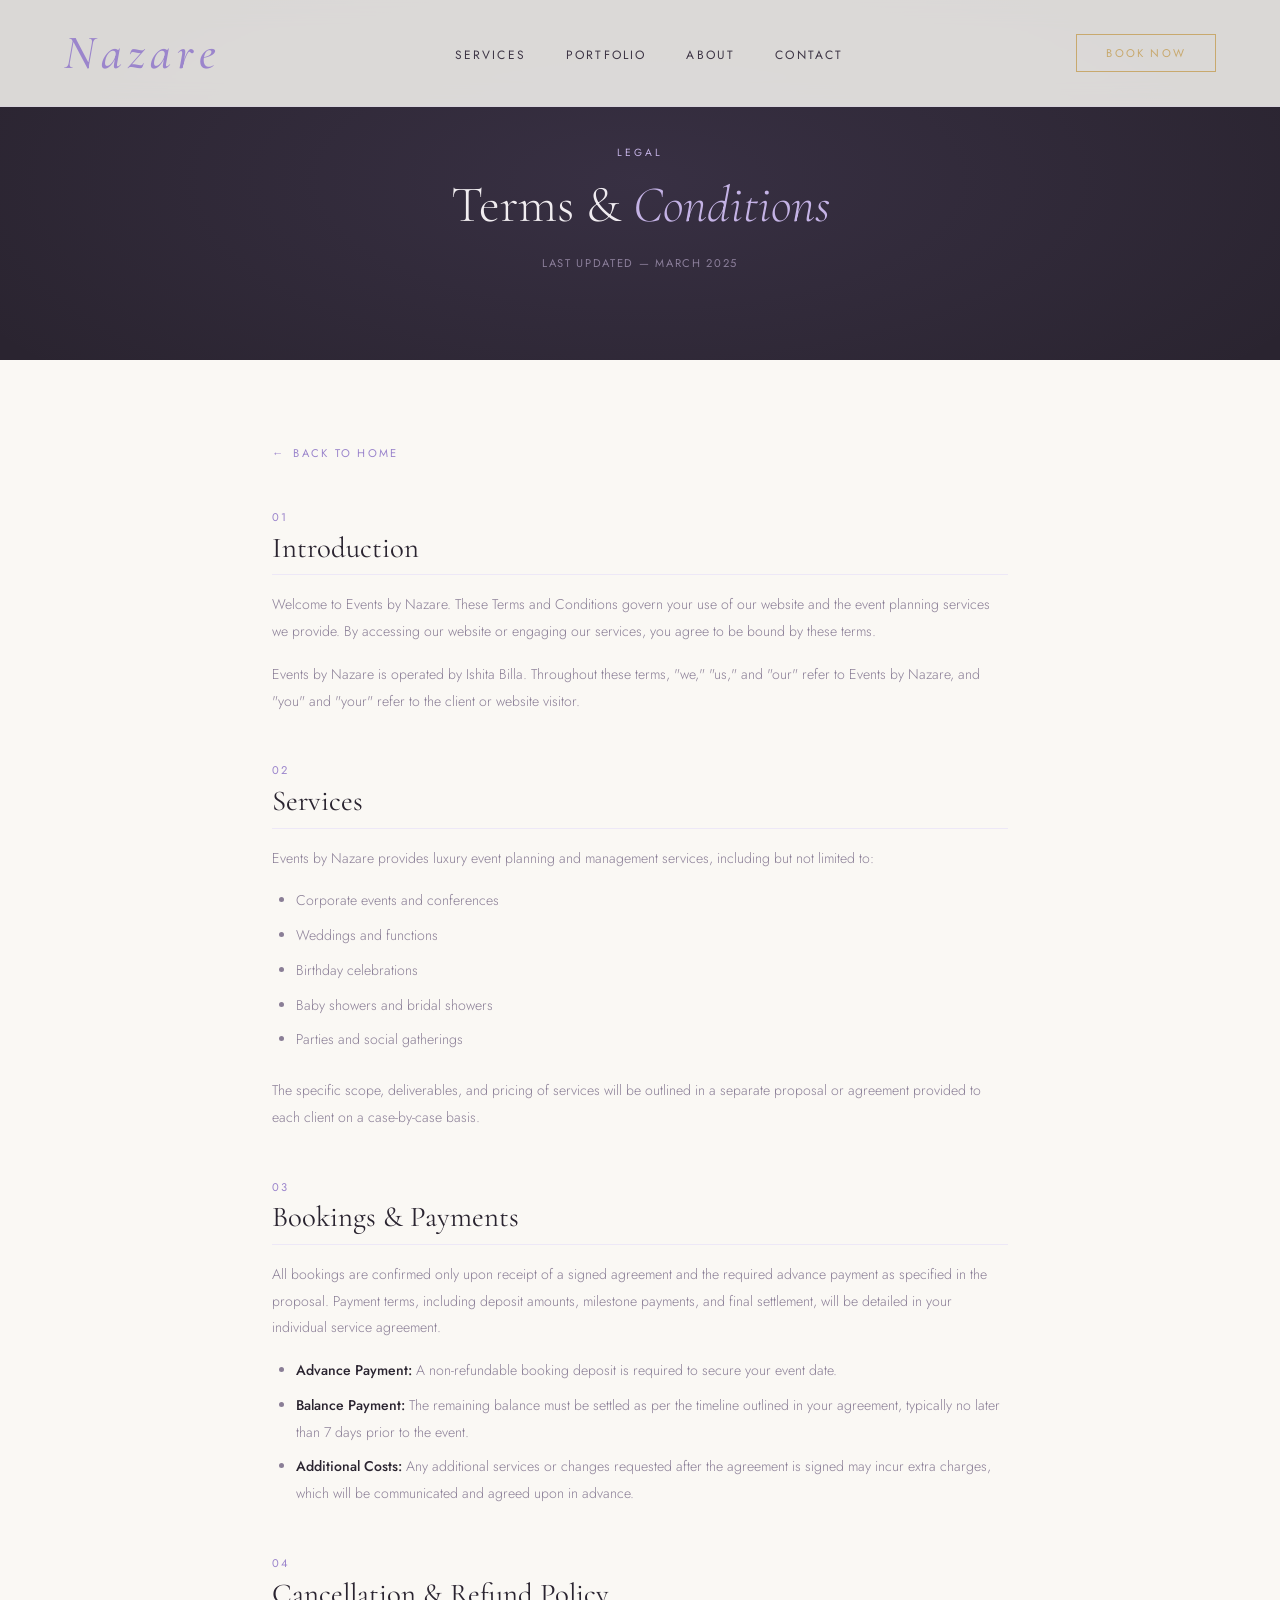
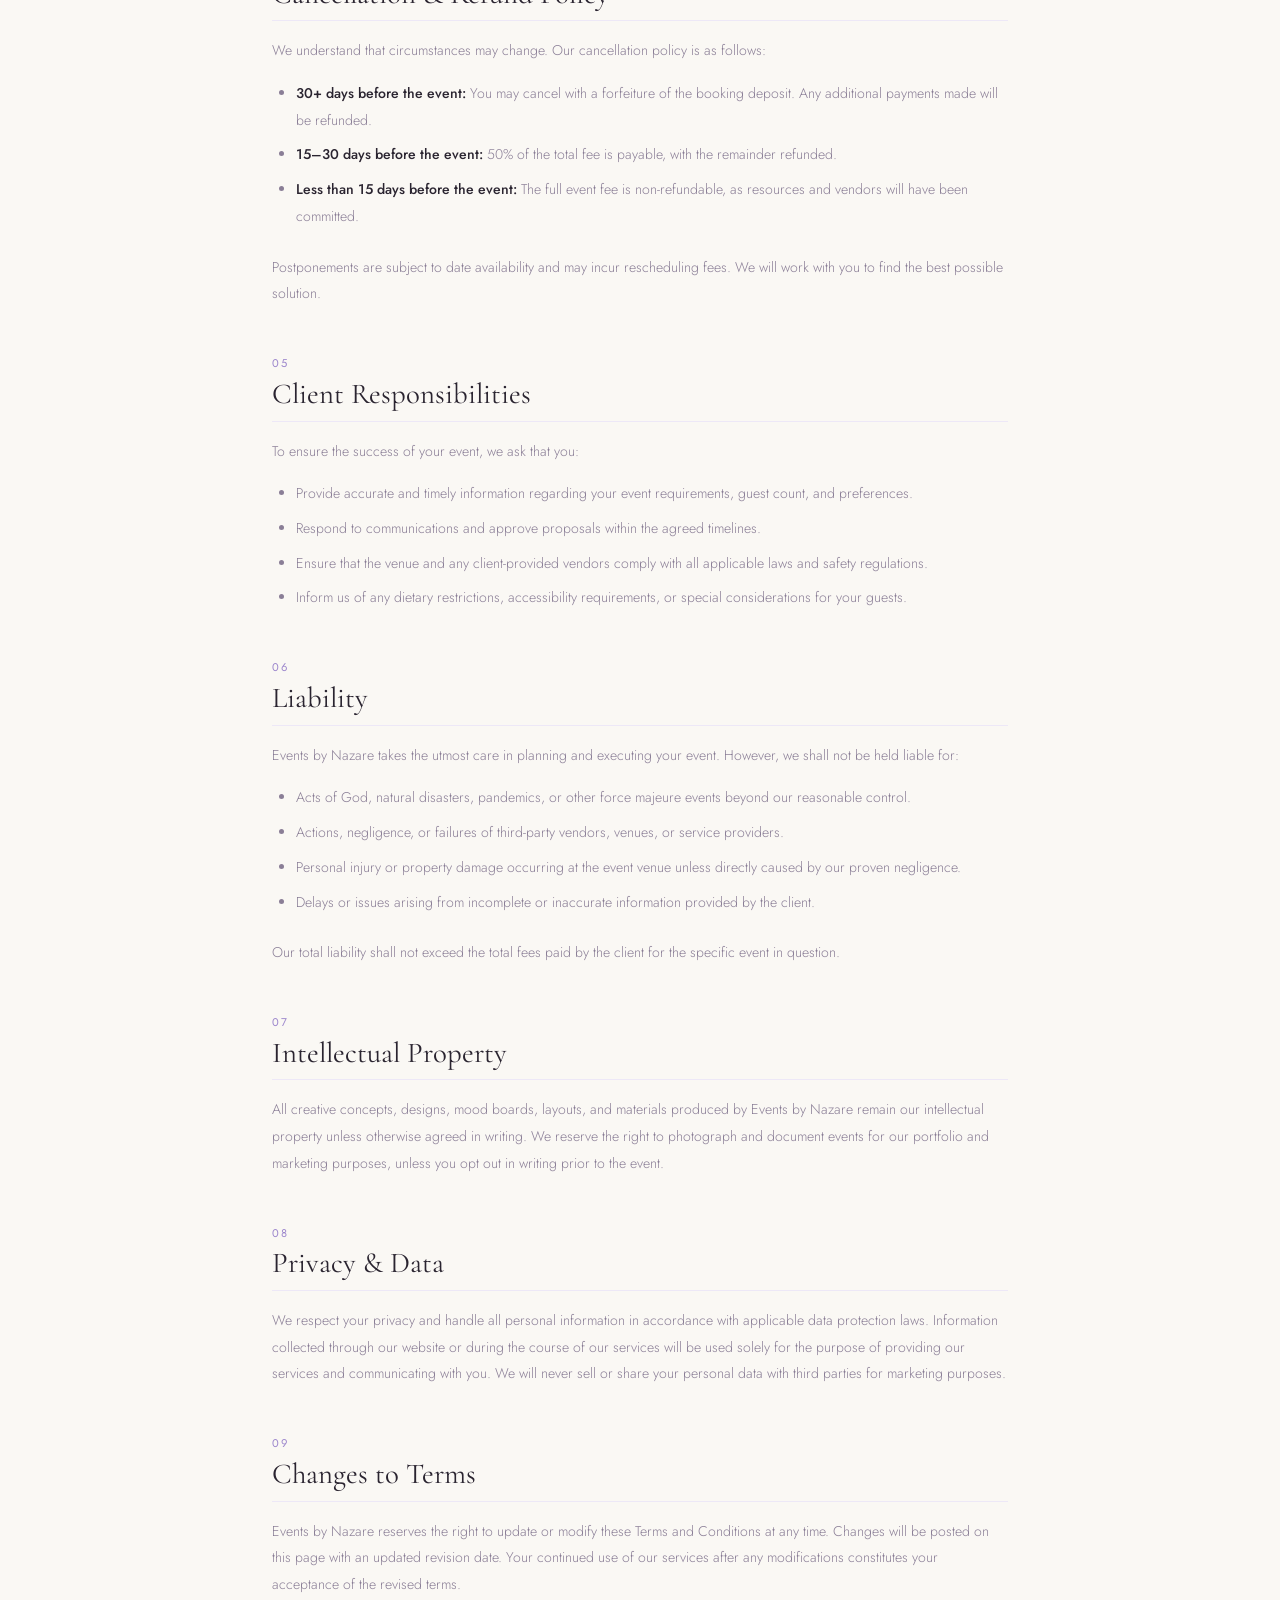
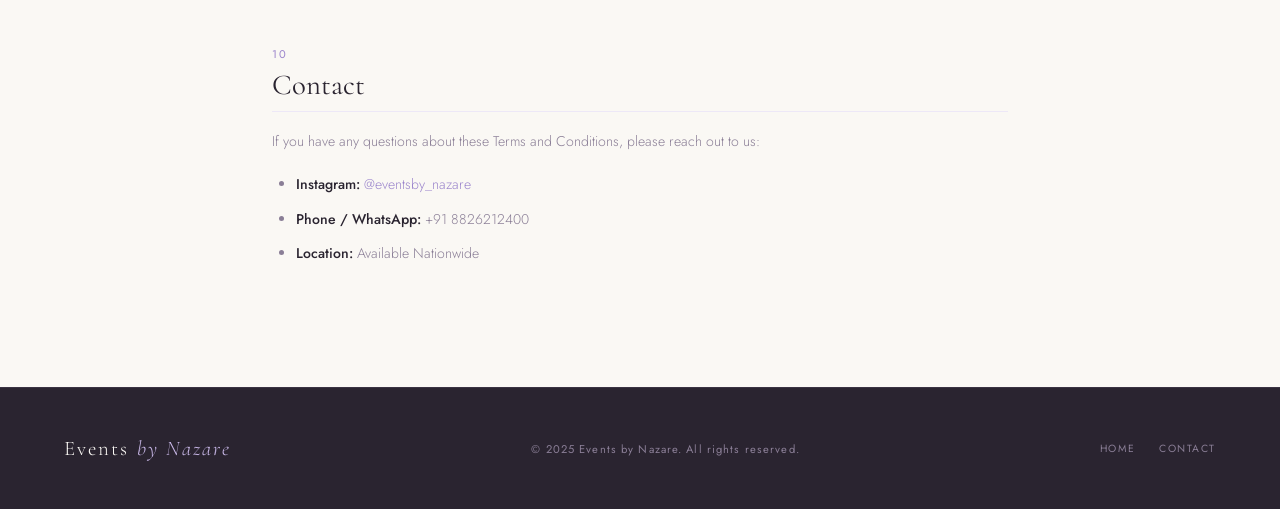
==== terms.html @ 73f327d2 "T&C" ====
<!DOCTYPE html>
<html lang="en">
<head>
  <meta charset="UTF-8" />
  <meta name="viewport" content="width=device-width, initial-scale=1.0"/>
  <title>Terms & Conditions — Events by Nazare</title>
  <meta name="description" content="Terms and Conditions for Events by Nazare — luxury event planning services."/>
  <link href="https://fonts.googleapis.com/css2?family=Cormorant+Garamond:ital,wght@0,300;0,400;0,600;1,300;1,400&family=Jost:wght@200;300;400;500&display=swap" rel="stylesheet"/>
  <link rel="stylesheet" href="style.css"/>
  <style>
    /* ── Terms page specific styles ── */
    .terms-hero {
      min-height: 40vh;
      display: flex;
      flex-direction: column;
      align-items: center;
      justify-content: center;
      text-align: center;
      padding-top: 120px;
      padding-bottom: 4rem;
      background: var(--charcoal);
      position: relative;
      overflow: hidden;
    }
    .terms-hero::before {
      content: '';
      position: absolute;
      top: -50%;
      left: -20%;
      width: 140%;
      height: 200%;
      background: radial-gradient(ellipse at center, rgba(155,133,204,0.12) 0%, transparent 60%);
      pointer-events: none;
    }
    .terms-hero .section-label { color: var(--lavender); }
    .terms-hero h1 {
      font-family: 'Cormorant Garamond', serif;
      font-size: clamp(2.5rem, 4vw, 4rem);
      font-weight: 300;
      color: var(--cream);
      line-height: 1.15;
    }
    .terms-hero h1 em { color: var(--lavender); font-style: italic; }
    .terms-hero .terms-updated {
      font-size: 0.7rem;
      letter-spacing: 0.15em;
      text-transform: uppercase;
      color: var(--text-muted);
      margin-top: 1.2rem;
    }

    .terms-content {
      max-width: 800px;
      margin: 0 auto;
      padding: 5rem 2rem 6rem;
    }
    .terms-content h2 {
      font-family: 'Cormorant Garamond', serif;
      font-size: 1.8rem;
      font-weight: 400;
      color: var(--charcoal);
      margin-top: 3rem;
      margin-bottom: 1rem;
      padding-bottom: 0.6rem;
      border-bottom: 1px solid var(--lavender-light);
    }
    .terms-content h2:first-of-type { margin-top: 0; }
    .terms-content h2 span {
      color: var(--lavender-deep);
      font-size: 0.7rem;
      letter-spacing: 0.15em;
      text-transform: uppercase;
      display: block;
      font-family: 'Jost', sans-serif;
      margin-bottom: 0.3rem;
    }
    .terms-content p,
    .terms-content li {
      font-size: 0.88rem;
      line-height: 1.9;
      color: var(--text-muted);
      font-weight: 300;
    }
    .terms-content p { margin-bottom: 1rem; }
    .terms-content ul,
    .terms-content ol {
      margin: 0.8rem 0 1.5rem 1.5rem;
    }
    .terms-content li { margin-bottom: 0.5rem; }
    .terms-content strong { color: var(--charcoal); font-weight: 500; }

    .terms-back {
      display: inline-flex;
      align-items: center;
      gap: 0.5rem;
      font-size: 0.7rem;
      letter-spacing: 0.2em;
      text-transform: uppercase;
      color: var(--lavender-deep);
      text-decoration: none;
      margin-bottom: 3rem;
      transition: color 0.3s;
    }
    .terms-back:hover { color: var(--charcoal); }
    .terms-back::before { content: '←'; }

    @media (max-width: 768px) {
      .terms-content { padding: 3rem 1.5rem 4rem; }
      .terms-hero { padding-top: 100px; min-height: 30vh; }
    }
  </style>
</head>
<body>

<!-- ══════════════════════════════════════
     NAV
══════════════════════════════════════ -->
<nav>
  <a class="nav-logo" href="index.html"><span>Nazare</span></a>
  <ul class="nav-links">
    <li><a href="index.html#services">Services</a></li>
    <li><a href="index.html#portfolio">Portfolio</a></li>
    <li><a href="index.html#about">About</a></li>
    <li><a href="index.html#contact">Contact</a></li>
  </ul>
  <button class="nav-cta" onclick="window.location.href='index.html#contact'">Book Now</button>
  <button id="burger-btn" aria-label="Toggle menu">&#9776;</button>
</nav>

<!-- ══════════════════════════════════════
     HERO
══════════════════════════════════════ -->
<section class="terms-hero">
  <span class="section-label">Legal</span>
  <h1>Terms & <em>Conditions</em></h1>
  <div class="terms-updated">Last Updated — March 2025</div>
</section>

<!-- ══════════════════════════════════════
     CONTENT
══════════════════════════════════════ -->
<div class="terms-content">
  <a href="index.html" class="terms-back">Back to Home</a>

  <h2><span>01</span>Introduction</h2>
  <p>Welcome to Events by Nazare. These Terms and Conditions govern your use of our website and the event planning services we provide. By accessing our website or engaging our services, you agree to be bound by these terms.</p>
  <p>Events by Nazare is operated by Ishita Billa. Throughout these terms, "we," "us," and "our" refer to Events by Nazare, and "you" and "your" refer to the client or website visitor.</p>

  <h2><span>02</span>Services</h2>
  <p>Events by Nazare provides luxury event planning and management services, including but not limited to:</p>
  <ul>
    <li>Corporate events and conferences</li>
    <li>Weddings and functions</li>
    <li>Birthday celebrations</li>
    <li>Baby showers and bridal showers</li>
    <li>Parties and social gatherings</li>
  </ul>
  <p>The specific scope, deliverables, and pricing of services will be outlined in a separate proposal or agreement provided to each client on a case-by-case basis.</p>

  <h2><span>03</span>Bookings & Payments</h2>
  <p>All bookings are confirmed only upon receipt of a signed agreement and the required advance payment as specified in the proposal. Payment terms, including deposit amounts, milestone payments, and final settlement, will be detailed in your individual service agreement.</p>
  <ul>
    <li><strong>Advance Payment:</strong> A non-refundable booking deposit is required to secure your event date.</li>
    <li><strong>Balance Payment:</strong> The remaining balance must be settled as per the timeline outlined in your agreement, typically no later than 7 days prior to the event.</li>
    <li><strong>Additional Costs:</strong> Any additional services or changes requested after the agreement is signed may incur extra charges, which will be communicated and agreed upon in advance.</li>
  </ul>

  <h2><span>04</span>Cancellation & Refund Policy</h2>
  <p>We understand that circumstances may change. Our cancellation policy is as follows:</p>
  <ul>
    <li><strong>30+ days before the event:</strong> You may cancel with a forfeiture of the booking deposit. Any additional payments made will be refunded.</li>
    <li><strong>15–30 days before the event:</strong> 50% of the total fee is payable, with the remainder refunded.</li>
    <li><strong>Less than 15 days before the event:</strong> The full event fee is non-refundable, as resources and vendors will have been committed.</li>
  </ul>
  <p>Postponements are subject to date availability and may incur rescheduling fees. We will work with you to find the best possible solution.</p>

  <h2><span>05</span>Client Responsibilities</h2>
  <p>To ensure the success of your event, we ask that you:</p>
  <ul>
    <li>Provide accurate and timely information regarding your event requirements, guest count, and preferences.</li>
    <li>Respond to communications and approve proposals within the agreed timelines.</li>
    <li>Ensure that the venue and any client-provided vendors comply with all applicable laws and safety regulations.</li>
    <li>Inform us of any dietary restrictions, accessibility requirements, or special considerations for your guests.</li>
  </ul>

  <h2><span>06</span>Liability</h2>
  <p>Events by Nazare takes the utmost care in planning and executing your event. However, we shall not be held liable for:</p>
  <ul>
    <li>Acts of God, natural disasters, pandemics, or other force majeure events beyond our reasonable control.</li>
    <li>Actions, negligence, or failures of third-party vendors, venues, or service providers.</li>
    <li>Personal injury or property damage occurring at the event venue unless directly caused by our proven negligence.</li>
    <li>Delays or issues arising from incomplete or inaccurate information provided by the client.</li>
  </ul>
  <p>Our total liability shall not exceed the total fees paid by the client for the specific event in question.</p>

  <h2><span>07</span>Intellectual Property</h2>
  <p>All creative concepts, designs, mood boards, layouts, and materials produced by Events by Nazare remain our intellectual property unless otherwise agreed in writing. We reserve the right to photograph and document events for our portfolio and marketing purposes, unless you opt out in writing prior to the event.</p>

  <h2><span>08</span>Privacy & Data</h2>
  <p>We respect your privacy and handle all personal information in accordance with applicable data protection laws. Information collected through our website or during the course of our services will be used solely for the purpose of providing our services and communicating with you. We will never sell or share your personal data with third parties for marketing purposes.</p>

  <h2><span>09</span>Changes to Terms</h2>
  <p>Events by Nazare reserves the right to update or modify these Terms and Conditions at any time. Changes will be posted on this page with an updated revision date. Your continued use of our services after any modifications constitutes your acceptance of the revised terms.</p>

  <h2><span>10</span>Contact</h2>
  <p>If you have any questions about these Terms and Conditions, please reach out to us:</p>
  <ul>
    <li><strong>Instagram:</strong> <a href="https://www.instagram.com/eventsby_nazare" style="color:var(--lavender-deep);text-decoration:none;">@eventsby_nazare</a></li>
    <li><strong>Phone / WhatsApp:</strong> +91 8826212400</li>
    <li><strong>Location:</strong> Available Nationwide</li>
  </ul>
</div>

<!-- ══════════════════════════════════════
     FOOTER
══════════════════════════════════════ -->
<footer>
  <div class="footer-logo">Events <span>by Nazare</span></div>
  <div class="footer-copy">© 2025 Events by Nazare. All rights reserved.</div>
  <div class="footer-social">
    <a href="index.html">Home</a>
    <a href="index.html#contact">Contact</a>
  </div>
</footer>

<script>
  /* ── Sticky nav shadow ── */
  const nav = document.querySelector('nav');
  window.addEventListener('scroll', () => {
    nav.style.boxShadow = window.scrollY > 30
      ? '0 4px 30px rgba(42,36,48,0.10)'
      : 'none';
  });

  /* ── Mobile hamburger ── */
  const navLinks = document.querySelector('.nav-links');
  const burger = document.getElementById('burger-btn');
  burger.addEventListener('click', () => {
    navLinks.classList.toggle('open');
    burger.innerHTML = navLinks.classList.contains('open') ? '&#10005;' : '&#9776;';
  });
  navLinks.querySelectorAll('a').forEach(a => {
    a.addEventListener('click', () => {
      navLinks.classList.remove('open');
      burger.innerHTML = '&#9776;';
    });
  });
</script>
</body>
</html>
---- style.css ----
:root {
  --lavender: #C9B8E8;
  --lavender-light: #EDE8F7;
  --lavender-deep: #9B85CC;
  --lavender-mist: #F5F2FC;
  --gold: #C8A96E;
  --gold-light: #E8D5A8;
  --cream: #FAF8F4;
  --charcoal: #2A2430;
  --charcoal-soft: #3D3545;
  --text-muted: #8A7E96;
}

*, *::before, *::after { margin: 0; padding: 0; box-sizing: border-box; }

html { scroll-behavior: smooth; }

body {
  font-family: 'Jost', sans-serif;
  background: var(--cream);
  color: var(--charcoal);
  overflow-x: hidden;
}

/* ── NAV ── */
nav {
  position: fixed; top: 0; left: 0; right: 0; z-index: 100;
  display: flex; align-items: center; justify-content: space-between;
  padding: 1.5rem 4rem;
  background: rgba(250,248,244,0.85);
  backdrop-filter: blur(12px);
  border-bottom: 1px solid rgba(201,184,232,0.2);
  transition: all 0.4s ease;
}
.nav-logo {
  font-family: 'Cormorant Garamond', serif;
  font-size: 3rem;
  font-weight: 500;
  letter-spacing: 0.12em;
  color: var(--charcoal);
  text-decoration: none;
}
.nav-logo span { color: var(--lavender-deep); font-style: italic; }
.nav-links { display: flex; gap: 2.5rem; list-style: none; }
.nav-links a {
  font-size: 0.75rem; letter-spacing: 0.18em; text-transform: uppercase;
  color: var(--charcoal-soft); text-decoration: none; font-weight: 400;
  transition: color 0.3s;
}
.nav-links a:hover { color: var(--lavender-deep); }
.nav-cta {
  font-size: 0.7rem; letter-spacing: 0.2em; text-transform: uppercase;
  padding: 0.65rem 1.8rem; border: 1px solid var(--gold);
  color: var(--gold); background: transparent; cursor: pointer;
  transition: all 0.3s; font-family: 'Jost', sans-serif; font-weight: 400;
}
.nav-cta:hover { background: var(--gold); color: var(--cream); }

/* ── HERO ── */
#home {
  min-height: 100vh;
  display: grid; grid-template-columns: 1fr 1fr;
  padding-top: 80px;
  position: relative; overflow: hidden;
}
.hero-left {
  display: flex; flex-direction: column; justify-content: center;
  padding: 6rem 3rem 6rem 4rem;
  position: relative; z-index: 2;
}
.hero-eyebrow {
  font-size: 1rem; letter-spacing: 0.3em; text-transform: uppercase;
  color: var(--gold); margin-bottom: 1.5rem; font-weight: 450;
}
.hero-title {
  font-family: 'Cormorant Garamond', serif;
  font-size: clamp(3.5rem, 5vw, 5.5rem);
  font-weight: 300; line-height: 1.08;
  color: var(--charcoal); margin-bottom: 2rem;
}
.hero-title em { color: var(--lavender-deep); font-style: italic; }
.hero-sub {
  font-size: 0.9rem; line-height: 1.8; color: var(--text-muted);
  max-width: 38ch; margin-bottom: 3rem; font-weight: 300;
}
.hero-actions { display: flex; gap: 1.5rem; align-items: center; }
.btn-primary {
  font-size: 0.7rem; letter-spacing: 0.2em; text-transform: uppercase;
  padding: 1rem 2.5rem; background: var(--charcoal); color: var(--cream);
  border: none; cursor: pointer; font-family: 'Jost', sans-serif;
  transition: all 0.3s;
}
.btn-primary:hover { background: var(--lavender-deep); }
.btn-ghost {
  font-size: 0.7rem; letter-spacing: 0.2em; text-transform: uppercase;
  color: var(--text-muted); background: none; border: none; cursor: pointer;
  font-family: 'Jost', sans-serif; transition: color 0.3s;
  display: flex; align-items: center; gap: 0.5rem;
}
.btn-ghost:hover { color: var(--charcoal); }
.btn-ghost::after { content: '→'; }

.hero-right { position: relative; overflow: hidden; }
.hero-image-stack {
  position: absolute; inset:13.5% 0;
  background: linear-gradient(135deg, var(--lavender-light) 0%, var(--lavender) 60%, var(--lavender-deep) 100%);
  display: flex;
  align-items: center;
  justify-content: center;
  overflow: hidden;
}

.hero-image-stack img {
  width: 100%;
  height: 100%;
  object-fit: contain;
  object-position: center;
}
.hero-image-stack::before {
  content: '';
  position: absolute; inset: 0;
  background: url(":image/svg+xml,%3Csvg width='60' height='60' viewBox='0 0 60 60' xmlns='http://www.w3.org/2000/svg'%3E%3Cg fill='none' fill-rule='evenodd'%3E%3Cg fill='%23ffffff' fill-opacity='0.08'%3E%3Cpath d='M36 34v-4h-2v4h-4v2h4v4h2v-4h4v-2h-4zm0-30V0h-2v4h-4v2h4v4h2V6h4V4h-4zM6 34v-4H4v4H0v2h4v4h2v-4h4v-2H6zM6 4V0H4v4H0v2h4v4h2V6h4V4H6z'/%3E%3C/g%3E%3C/g%3E%3C/svg%3E");
}
.hero-overlay-card {
  position: absolute; bottom: 3rem; left: -2rem;
  background: var(--cream); padding: 1.8rem 2.2rem;
  box-shadow: 0 20px 60px rgba(42,36,48,0.15);
  min-width: 220px;
}
.hero-card-num {
  font-family: 'Cormorant Garamond', serif; font-size: 2.8rem;
  font-weight: 300; color: var(--lavender-deep); line-height: 1;
}
.hero-card-label {
  font-size: 0.65rem; letter-spacing: 0.2em; text-transform: uppercase;
  color: var(--text-muted); margin-top: 0.3rem;
}
.hero-deco {
  position: absolute; top: 3rem; right: 3rem;
  width: 120px; height: 120px;
  border: 1px solid rgba(255,255,255,0.3); border-radius: 50%;
  display: flex; align-items: center; justify-content: center;
}
.hero-deco::after { content: '✦'; font-size: 2rem; color: rgba(255,255,255,0.5); }

/* ── SECTION COMMON ── */
section { padding: 7rem 4rem; }
.section-label {
  font-size: 0.65rem; letter-spacing: 0.3em; text-transform: uppercase;
  color: var(--gold); margin-bottom: 1rem; display: block;
}
.section-title {
  font-family: 'Cormorant Garamond', serif;
  font-size: clamp(2.2rem, 3.5vw, 3.5rem);
  font-weight: 300; line-height: 1.15; color: var(--charcoal);
}
.section-title em { color: var(--lavender-deep); font-style: italic; }

/* ── SERVICES ── */
#services { background: var(--charcoal); color: var(--cream); }
#services .section-label { color: var(--lavender); }
#services .section-title { color: var(--cream); }
.services-header {
  display: flex; justify-content: space-between; align-items: flex-end;
  margin-bottom: 4rem;
}
.services-grid {
  display: grid; grid-template-columns: repeat(5, 1fr); gap: 1px;
  background: rgba(201,184,232,0.15);
}
.service-card {
  background: var(--charcoal-soft);
  padding: 2.5rem 2rem;
  transition: background 0.4s, transform 0.3s;
  cursor: default;
  position: relative; overflow: hidden;
}
.service-card:hover { background: var(--lavender-deep); transform: translateY(-4px); }
.service-icon { font-size: 1.8rem; margin-bottom: 1.5rem; display: block; }
.service-name {
  font-family: 'Cormorant Garamond', serif;
  font-size: 1.3rem; font-weight: 400; color: var(--cream);
  margin-bottom: 0.8rem; line-height: 1.2;
}
.service-desc {
  font-size: 0.78rem; line-height: 1.7;
  color: rgba(250,248,244,0.55); font-weight: 300;
}

/* ── PORTFOLIO ── */
#portfolio { background: var(--lavender-mist); }
.portfolio-header {
  display: flex; justify-content: space-between; align-items: flex-end;
  margin-bottom: 3rem;
}
.filter-tabs { display: flex; gap: 0.5rem; flex-wrap: wrap; }
.filter-tab {
  font-size: 0.65rem; letter-spacing: 0.15em; text-transform: uppercase;
  padding: 0.5rem 1.2rem; border: 1px solid var(--lavender);
  background: transparent; cursor: pointer; color: var(--text-muted);
  font-family: 'Jost', sans-serif; transition: all 0.25s;
}
.filter-tab.active,
.filter-tab:hover {
  background: var(--lavender-deep);
  border-color: var(--lavender-deep);
  color: white;
}
.portfolio-grid {
  display: grid;
  grid-template-columns: repeat(3, 1fr);
  gap: 1.5rem;
}
.portfolio-item {
  position: relative; overflow: hidden; cursor: pointer;
  aspect-ratio: 4/3;
}
.portfolio-item:first-child { grid-column: span 2; aspect-ratio: 16/9; }
.portfolio-bg { width: 100%; height: 100%; transition: transform 0.6s ease; }
.portfolio-item:hover .portfolio-bg { transform: scale(1.05); }
.portfolio-overlay {
  position: absolute; inset: 0;
  background: linear-gradient(to top, rgba(42,36,48,0.85) 0%, transparent 50%);
  display: flex; flex-direction: column; justify-content: flex-end;
  padding: 2rem;
  opacity: 0; transition: opacity 0.4s;
}
.portfolio-item:hover .portfolio-overlay { opacity: 1; }
.portfolio-tag {
  font-size: 0.6rem; letter-spacing: 0.2em; text-transform: uppercase;
  color: var(--lavender); margin-bottom: 0.4rem;
}
.portfolio-name {
  font-family: 'Cormorant Garamond', serif;
  font-size: 1.4rem; font-weight: 300; color: white;
}

/* Portfolio card colors */
.p1 { background: linear-gradient(135deg, #b8a0d8, #9b85cc); }
.p2 { background: linear-gradient(135deg, #d4c5e8, #c9b8e8); }
.p3 { background: linear-gradient(135deg, #e8c8a0, #c8a96e); }
.p4 { background: linear-gradient(135deg, #a0c4d8, #7aacc0); }
.p5 { background: linear-gradient(135deg, #d8a0b8, #c07090); }
.p6 { background: linear-gradient(135deg, #b8d8a0, #90c07a); }

/* ── ABOUT ── */
#about {
  display: grid; grid-template-columns: 1fr 1fr; gap: 6rem;
  align-items: center;
}
.about-visual { position: relative; height: 560px; }
.about-img-main {
  position: absolute; top: 0; left: 0; right: 4rem; bottom: 4rem;
  background: linear-gradient(160deg, var(--lavender) 0%, var(--lavender-deep) 100%);
}
.about-img-accent {
  position: absolute; bottom: 0; right: 0; width: 55%; height: 55%;
  background: var(--gold-light);
  border: 8px solid var(--cream);
}
.about-badge {
  position: absolute; top: 2rem; right: 2rem;
  width: 100px; height: 100px; border-radius: 50%;
  background: var(--charcoal);
  display: flex; flex-direction: column; align-items: center; justify-content: center;
  color: var(--cream);
}
.about-badge-num {
  font-family: 'Cormorant Garamond', serif; font-size: 1.8rem; line-height: 1;
}
.about-badge-text { font-size: 0.45rem; letter-spacing: 0.15em; text-transform: uppercase; }
.about-content { padding-right: 2rem; }
.about-content p {
  font-size: 0.9rem; line-height: 1.9; color: var(--text-muted);
  font-weight: 300; margin-bottom: 1.5rem;
}
.about-stats { display: grid; grid-template-columns: 1fr 1fr; gap: 2rem; margin: 2.5rem 0; }
.stat-num {
  font-family: 'Cormorant Garamond', serif; font-size: 2.5rem;
  font-weight: 300; color: var(--lavender-deep);
}
.stat-label { font-size: 0.7rem; letter-spacing: 0.15em; text-transform: uppercase; color: var(--text-muted); }

/* ── TESTIMONIALS ── */
#testimonials { background: var(--charcoal); }
#testimonials .section-title { color: var(--cream); }
#testimonials .section-label { color: var(--lavender); }
.testi-grid { display: grid; grid-template-columns: repeat(3, 1fr); gap: 2rem; margin-top: 3.5rem; }
.testi-card {
  background: var(--charcoal-soft);
  padding: 2.5rem;
  border-top: 2px solid var(--lavender-deep);
  transition: transform 0.3s;
}
.testi-card:hover { transform: translateY(-6px); }
.testi-quote {
  font-family: 'Cormorant Garamond', serif; font-size: 1.05rem;
  line-height: 1.7; color: rgba(250,248,244,0.85); font-style: italic;
  margin-bottom: 1.5rem; font-weight: 300;
}
.testi-author { display: flex; align-items: center; gap: 1rem; }
.testi-avatar {
  width: 40px; height: 40px; border-radius: 50%;
  background: var(--lavender-deep); flex-shrink: 0;
  display: flex; align-items: center; justify-content: center;
  font-family: 'Cormorant Garamond', serif; color: white; font-size: 1rem;
}
.testi-name { font-size: 0.8rem; color: var(--cream); font-weight: 400; }
.testi-event { font-size: 0.65rem; color: var(--lavender); letter-spacing: 0.1em; text-transform: uppercase; }
.stars { color: var(--gold); font-size: 0.75rem; margin-bottom: 1rem; }

/* ── CONTACT ── */
#contact { display: grid; grid-template-columns: 1fr 1fr; gap: 6rem; }
.contact-info { padding-right: 2rem; }
.contact-info p {
  font-size: 0.9rem; line-height: 1.9; color: var(--text-muted);
  font-weight: 300; margin: 1.5rem 0 2.5rem;
}
.contact-detail { display: flex; flex-direction: column; gap: 1.2rem; }
.contact-item { display: flex; gap: 1rem; align-items: flex-start; }
.contact-icon { font-size: 1rem; margin-top: 0.1rem; }
.contact-item-label {
  font-size: 0.6rem; letter-spacing: 0.2em; text-transform: uppercase;
  color: var(--gold); margin-bottom: 0.2rem;
}
.contact-item-val { font-size: 0.85rem; color: var(--charcoal); }
.contact-form { display: flex; flex-direction: column; gap: 1.2rem; }
.form-row { display: grid; grid-template-columns: 1fr 1fr; gap: 1rem; }
.form-group { display: flex; flex-direction: column; gap: 0.4rem; }
.form-label {
  font-size: 0.6rem; letter-spacing: 0.2em; text-transform: uppercase;
  color: var(--text-muted);
}
.form-input, .form-select, .form-textarea {
  font-family: 'Jost', sans-serif; font-size: 0.85rem; font-weight: 300;
  padding: 0.9rem 1.1rem;
  border: 1px solid var(--lavender); background: var(--lavender-mist);
  color: var(--charcoal); outline: none; transition: border 0.3s;
  width: 100%;
}
.form-input:focus, .form-select:focus, .form-textarea:focus {
  border-color: var(--lavender-deep);
}
.form-textarea { resize: vertical; min-height: 120px; }
.btn-submit {
  font-size: 0.7rem; letter-spacing: 0.2em; text-transform: uppercase;
  padding: 1.1rem; background: var(--lavender-deep); color: white;
  border: none; cursor: pointer; font-family: 'Jost', sans-serif;
  transition: background 0.3s; margin-top: 0.5rem;
}
.btn-submit:hover { background: var(--charcoal); }

/* ── FOOTER ── */
footer {
  background: var(--charcoal); color: var(--cream);
  padding: 3rem 4rem;
  display: flex; justify-content: space-between; align-items: center;
  border-top: 1px solid rgba(201,184,232,0.1);
}
.footer-logo {
  font-family: 'Cormorant Garamond', serif; font-size: 1.3rem;
  font-weight: 300; letter-spacing: 0.1em;
}
.footer-logo span { color: var(--lavender); font-style: italic; }
.footer-copy { font-size: 0.7rem; color: var(--text-muted); letter-spacing: 0.1em; }
.footer-social { display: flex; gap: 1.5rem; }
.footer-social a {
  font-size: 0.65rem; letter-spacing: 0.15em; text-transform: uppercase;
  color: var(--text-muted); text-decoration: none; transition: color 0.3s;
}
.footer-social a:hover { color: var(--lavender); }

/* ── ANIMATIONS ── */
@keyframes fadeUp {
  from { opacity: 0; transform: translateY(30px); }
  to   { opacity: 1; transform: translateY(0); }
}
.fade-up { animation: fadeUp 0.9s ease forwards; }
.fade-up-delay-1 { animation-delay: 0.15s; opacity: 0; animation-fill-mode: forwards; }
.fade-up-delay-2 { animation-delay: 0.30s; opacity: 0; animation-fill-mode: forwards; }
.fade-up-delay-3 { animation-delay: 0.45s; opacity: 0; animation-fill-mode: forwards; }

/* revealed by JS IntersectionObserver */
.revealed { opacity: 1 !important; transform: translateY(0) !important; }

/* ── MOBILE HAMBURGER (injected by JS) ── */
#burger-btn {
  display: none;
  background: none; border: none; font-size: 1.5rem;
  color: var(--charcoal); cursor: pointer; padding: 0.2rem 0.5rem;
}

/* ── RESPONSIVE ── */
@media (max-width: 768px) {
  nav { padding: 1.2rem 1.5rem; }
  #burger-btn { display: block; 
  transition-property: all;}
  .nav-links {
    display: none;
    flex-direction: column; gap: 1.2rem;
    position: absolute; top: 100%; left: 0; right: 0;
    background: rgba(250,248,244,0.97); backdrop-filter: blur(12px);
    padding: 1.5rem 2rem;
    border-bottom: 1px solid rgba(201,184,232,0.2);
  }
  .nav-links.open { display: flex; }
  .nav-cta { display: none; }

  #home { grid-template-columns: 1fr; }
  .hero-right { display: none; }
  .hero-left { padding: 5rem 1.5rem 3rem; }

  .services-grid { grid-template-columns: 1fr 1fr; }

  .portfolio-grid { grid-template-columns: 1fr; }
  .portfolio-item:first-child { grid-column: span 1; aspect-ratio: 4/3; }

  #about { grid-template-columns: 1fr; gap: 3rem; padding: 4rem 1.5rem; }
  .about-visual { height: 300px; }

  .testi-grid { grid-template-columns: 1fr; }

  #contact { grid-template-columns: 1fr; padding: 4rem 1.5rem; }
  .form-row { grid-template-columns: 1fr; }

  section { padding: 4rem 1.5rem; }
  footer { flex-direction: column; gap: 1rem; text-align: center; padding: 2rem 1.5rem; }
}

.ishita {
  font-weight: 700;
}
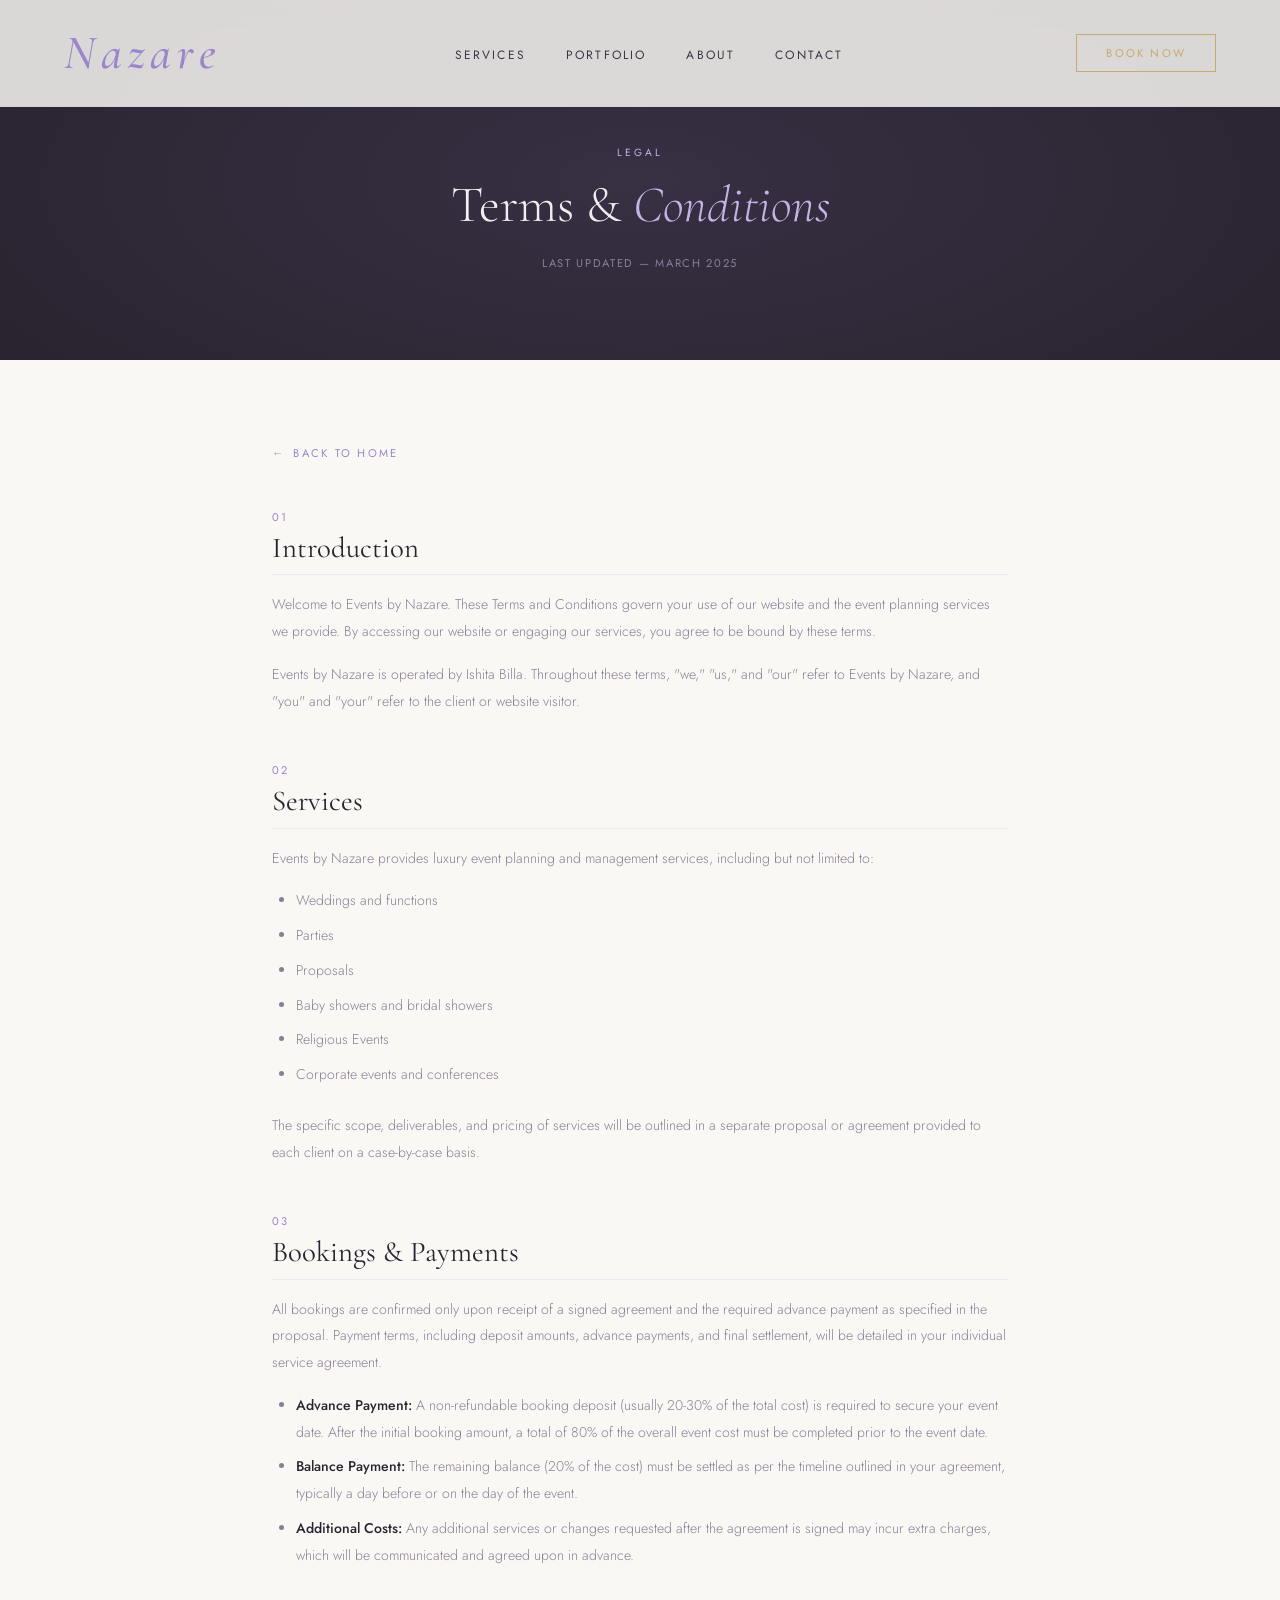
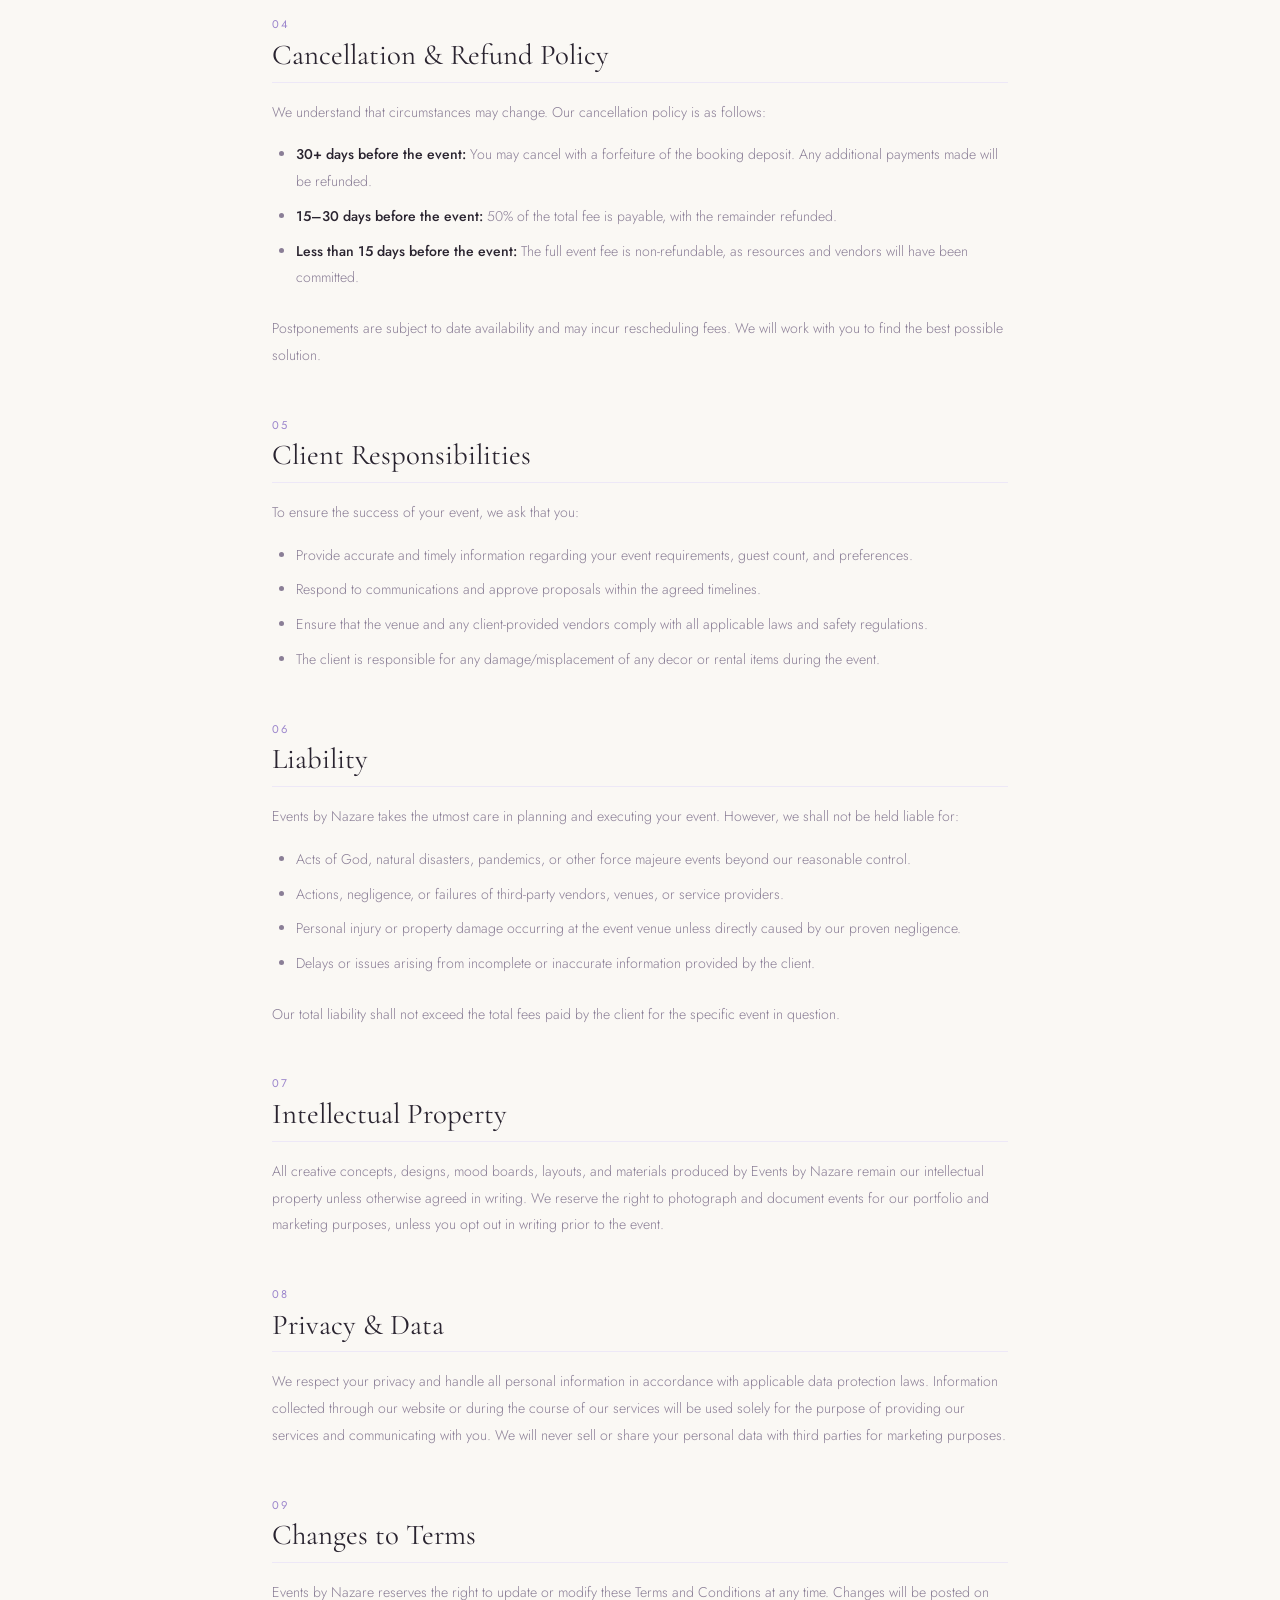
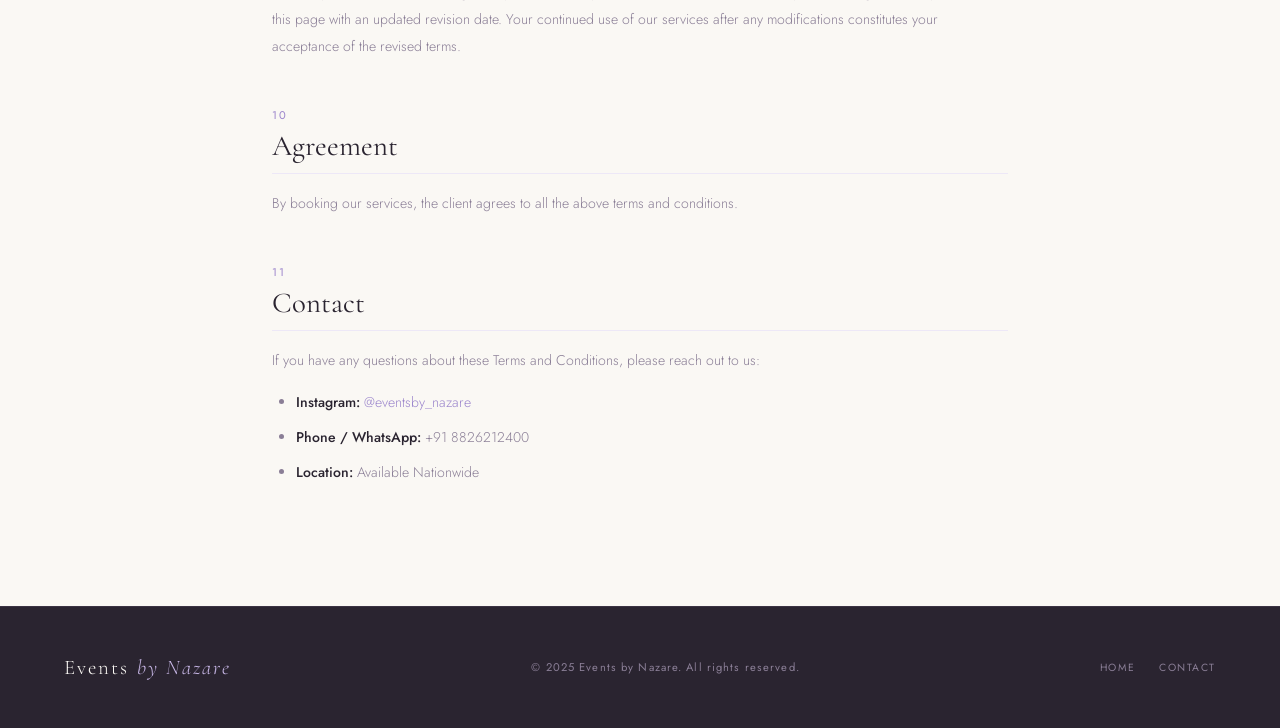
==== commit a253046b: "final changes" ====
--- a/terms.html
+++ b/terms.html
@@ -149,19 +149,20 @@
   <h2><span>02</span>Services</h2>
   <p>Events by Nazare provides luxury event planning and management services, including but not limited to:</p>
   <ul>
+    <li>Weddings and functions</li>
+    <li>Parties</li>
+    <li>Proposals</li>
+    <li>Baby showers and bridal showers</li>
+    <li>Religious Events</li>
     <li>Corporate events and conferences</li>
-    <li>Weddings and functions</li>
-    <li>Birthday celebrations</li>
-    <li>Baby showers and bridal showers</li>
-    <li>Parties and social gatherings</li>
   </ul>
   <p>The specific scope, deliverables, and pricing of services will be outlined in a separate proposal or agreement provided to each client on a case-by-case basis.</p>
 
   <h2><span>03</span>Bookings & Payments</h2>
-  <p>All bookings are confirmed only upon receipt of a signed agreement and the required advance payment as specified in the proposal. Payment terms, including deposit amounts, milestone payments, and final settlement, will be detailed in your individual service agreement.</p>
-  <ul>
-    <li><strong>Advance Payment:</strong> A non-refundable booking deposit is required to secure your event date.</li>
-    <li><strong>Balance Payment:</strong> The remaining balance must be settled as per the timeline outlined in your agreement, typically no later than 7 days prior to the event.</li>
+  <p>All bookings are confirmed only upon receipt of a signed agreement and the required advance payment as specified in the proposal. Payment terms, including deposit amounts, advance payments, and final settlement, will be detailed in your individual service agreement.</p>
+  <ul>
+    <li><strong>Advance Payment:</strong> A non-refundable booking deposit (usually 20-30% of the total cost) is required to secure your event date. After the initial booking amount, a total of 80% of the overall event cost must be completed prior to the event date.</li>
+    <li><strong>Balance Payment:</strong> The remaining balance (20% of the cost) must be settled as per the timeline outlined in your agreement, typically a day before or on the day of the event.</li>
     <li><strong>Additional Costs:</strong> Any additional services or changes requested after the agreement is signed may incur extra charges, which will be communicated and agreed upon in advance.</li>
   </ul>
 
@@ -180,7 +181,7 @@
     <li>Provide accurate and timely information regarding your event requirements, guest count, and preferences.</li>
     <li>Respond to communications and approve proposals within the agreed timelines.</li>
     <li>Ensure that the venue and any client-provided vendors comply with all applicable laws and safety regulations.</li>
-    <li>Inform us of any dietary restrictions, accessibility requirements, or special considerations for your guests.</li>
+    <li>The client is responsible for any damage/misplacement of any decor or rental items during the event.</li>
   </ul>
 
   <h2><span>06</span>Liability</h2>
@@ -202,7 +203,10 @@
   <h2><span>09</span>Changes to Terms</h2>
   <p>Events by Nazare reserves the right to update or modify these Terms and Conditions at any time. Changes will be posted on this page with an updated revision date. Your continued use of our services after any modifications constitutes your acceptance of the revised terms.</p>
 
-  <h2><span>10</span>Contact</h2>
+  <h2><span>10</span>Agreement</h2>
+  <p>By booking our services, the client agrees to all the above terms and conditions.</p>
+
+  <h2><span>11</span>Contact</h2>
   <p>If you have any questions about these Terms and Conditions, please reach out to us:</p>
   <ul>
     <li><strong>Instagram:</strong> <a href="https://www.instagram.com/eventsby_nazare" style="color:var(--lavender-deep);text-decoration:none;">@eventsby_nazare</a></li>
--- a/style.css
+++ b/style.css
@@ -165,7 +165,7 @@
   margin-bottom: 4rem;
 }
 .services-grid {
-  display: grid; grid-template-columns: repeat(5, 1fr); gap: 1px;
+  display: grid; grid-template-columns: repeat(3, 1fr); gap: 1px;
   background: rgba(201,184,232,0.15);
 }
 .service-card {
@@ -235,13 +235,13 @@
   font-size: 1.4rem; font-weight: 300; color: white;
 }
 
-/* Portfolio card colors */
-.p1 { background: linear-gradient(135deg, #b8a0d8, #9b85cc); }
-.p2 { background: linear-gradient(135deg, #d4c5e8, #c9b8e8); }
-.p3 { background: linear-gradient(135deg, #e8c8a0, #c8a96e); }
-.p4 { background: linear-gradient(135deg, #a0c4d8, #7aacc0); }
-.p5 { background: linear-gradient(135deg, #d8a0b8, #c07090); }
-.p6 { background: linear-gradient(135deg, #b8d8a0, #90c07a); }
+/* Portfolio card images */
+.p1 { background: url('resources/IMG_9028_Original.JPG') no-repeat center/cover; }
+.p2 { background: url('resources/IMG_8596_Original.JPG') no-repeat center/cover; }
+.p3 { background: url('resources/IMG_8053_Original.JPG') no-repeat center/cover; }
+.p4 { background: url('resources/IMG_4693.jpg') no-repeat center/cover; }
+.p5 { background: url('resources/IMG_7968_Original.JPG') no-repeat center/cover; }
+.p6 { background: url('resources/IMG_4707.jpg') no-repeat center/cover; }
 
 /* ── ABOUT ── */
 #about {
@@ -250,12 +250,12 @@
 }
 .about-visual { position: relative; height: 560px; }
 .about-img-main {
-  position: absolute; top: 0; left: 0; right: 4rem; bottom: 4rem;
-  background: linear-gradient(160deg, var(--lavender) 0%, var(--lavender-deep) 100%);
+  position: absolute; top: 0; left: 4rem; right: 7rem; bottom: 4rem;
+  background: url('resources/WhatsApp Image 2026-03-18 at 16.10.37.jpeg') no-repeat center/cover;
 }
 .about-img-accent {
-  position: absolute; bottom: 0; right: 0; width: 55%; height: 55%;
-  background: var(--gold-light);
+  position: absolute; bottom: 0; right: 0; width: 40%; height: 50%;
+  background: url('resources/WhatsApp Image 2026-03-18 at 16.10.37 (1).jpeg') no-repeat center/cover;
   border: 8px solid var(--cream);
 }
 .about-badge {
